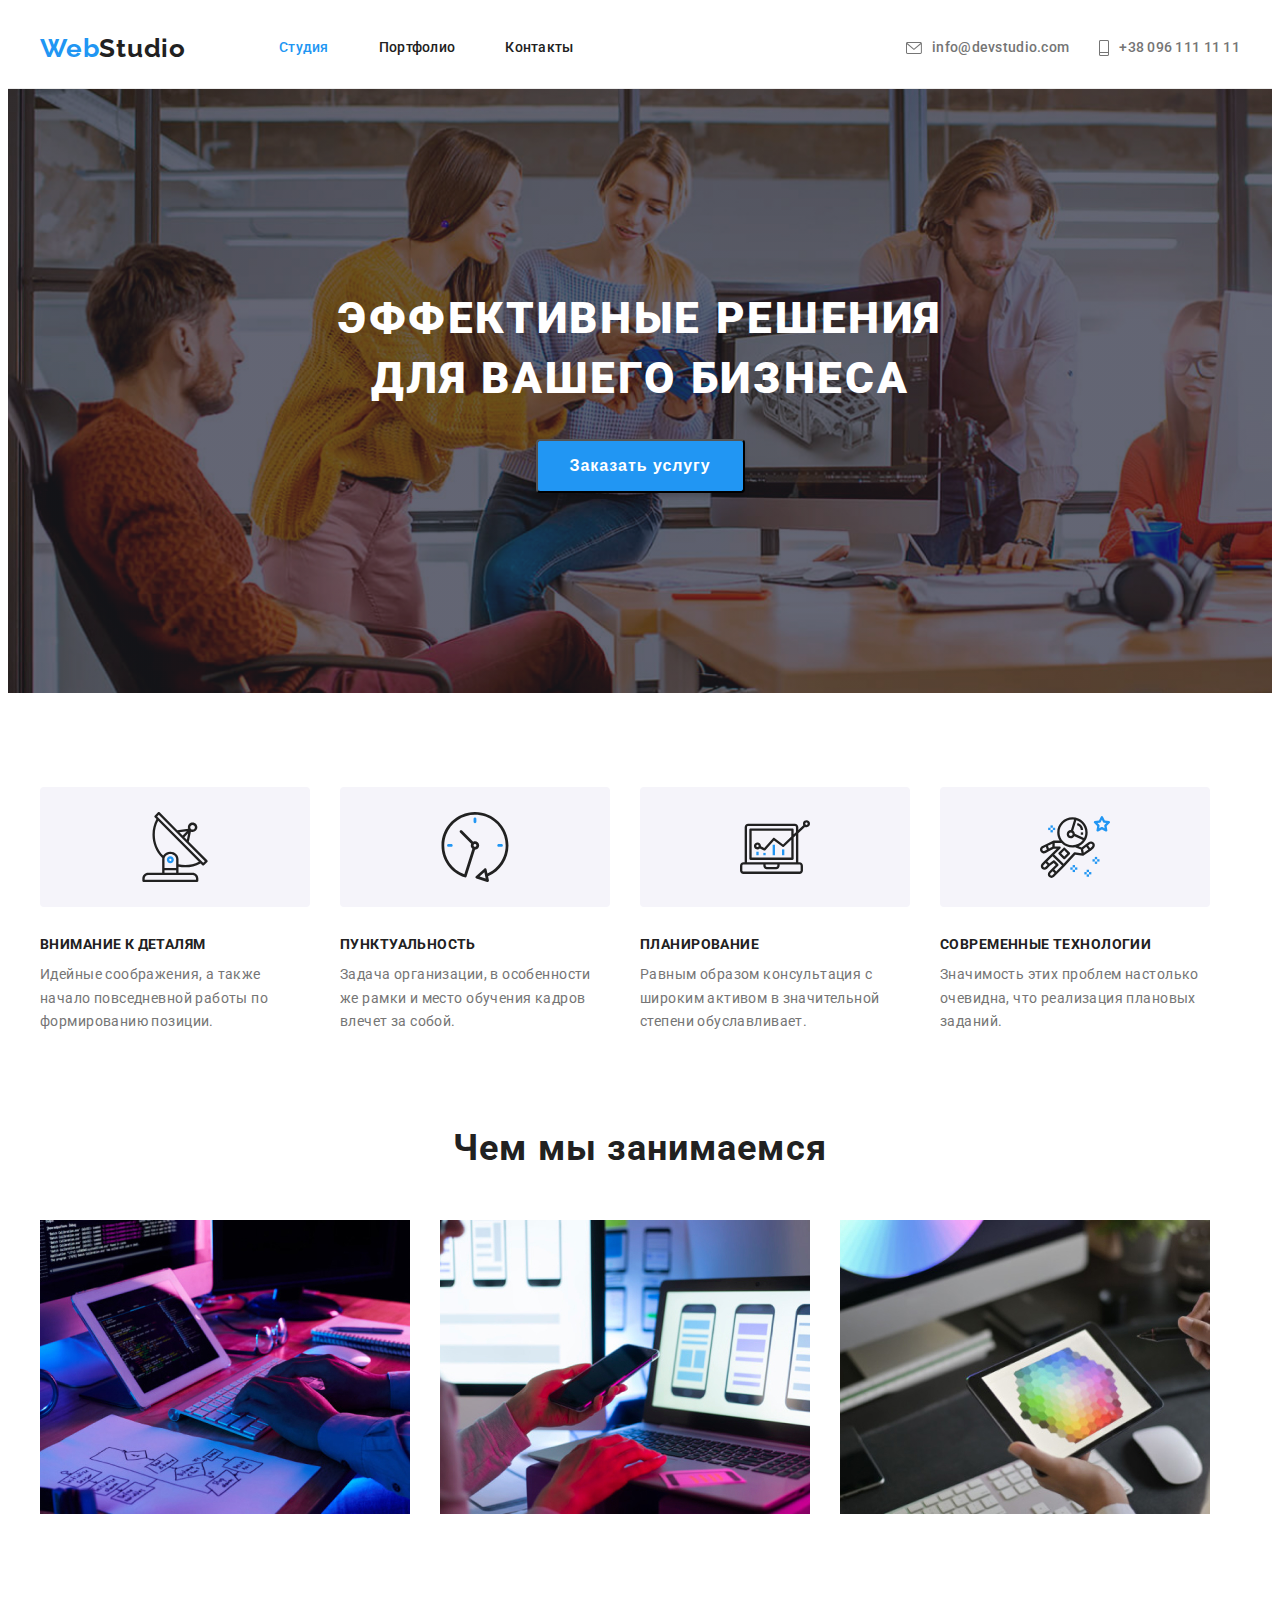
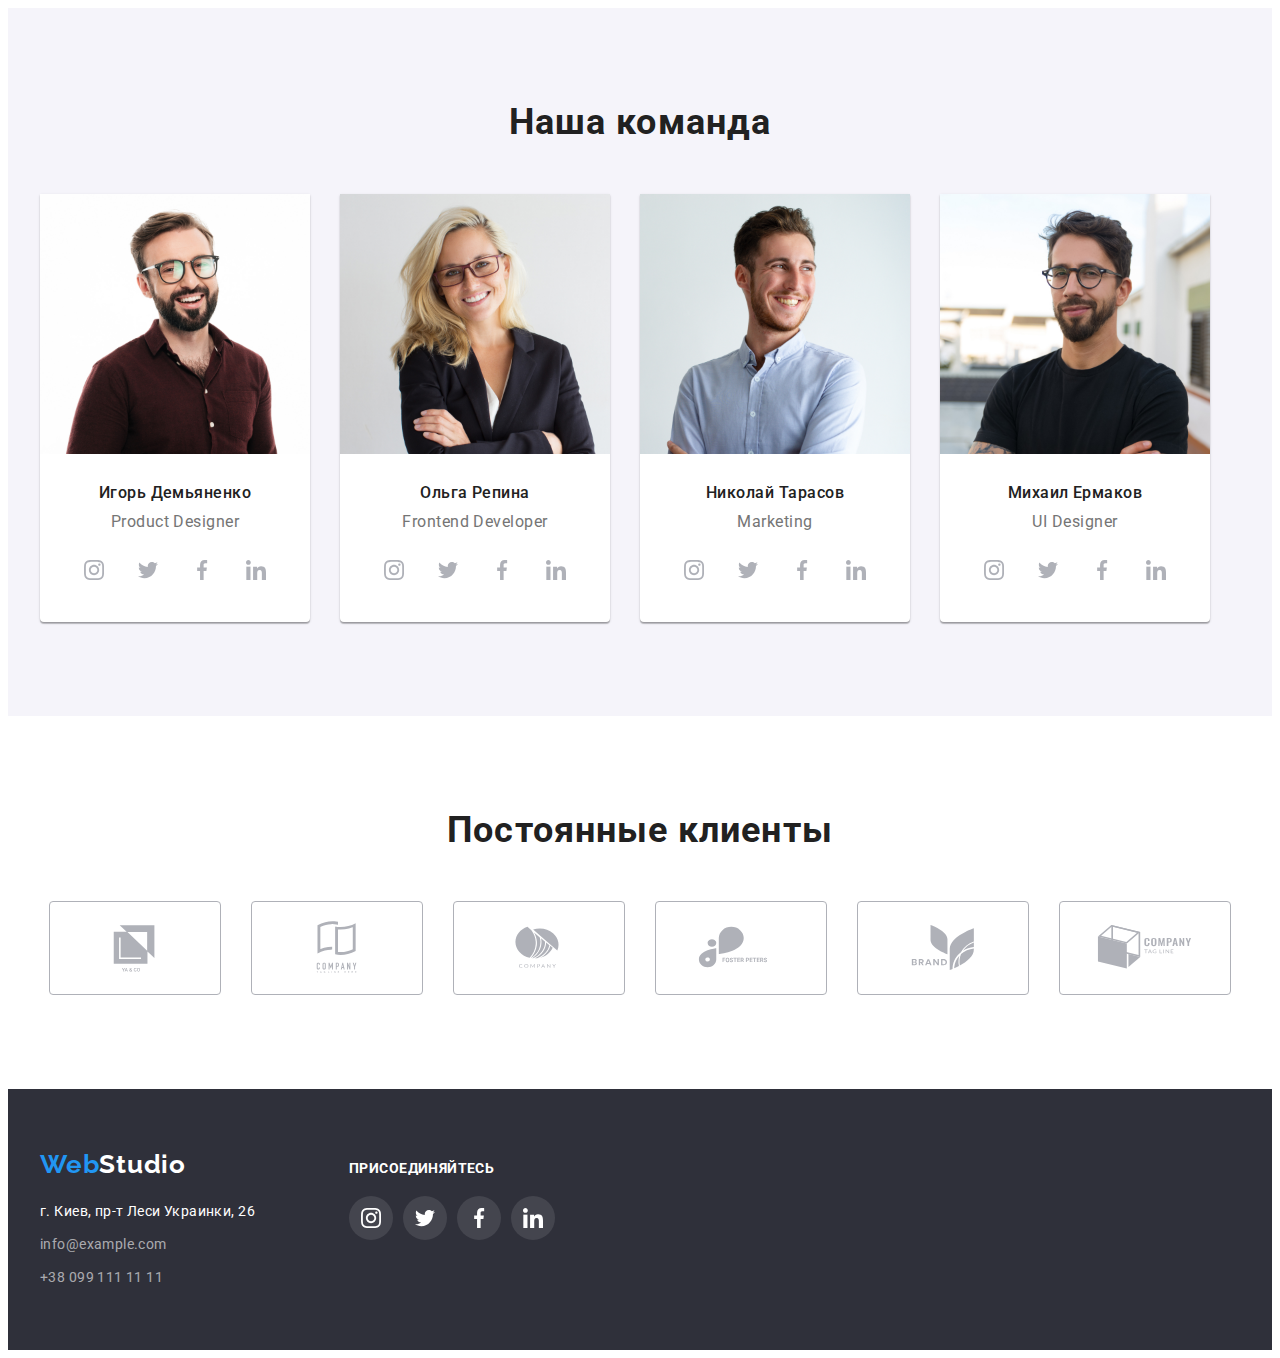
==== index.html @ aa53f3c8 "Initial commit" ====
<!DOCTYPE html>
<html lang="ru">
  <head>
    <meta charset="UTF-8" />
    <meta http-equiv="X-UA-Compatible" content="IE=edge" />
    <meta name="viewport" content="width=device-width, initial-scale=1.0" />
    <title>Студия</title>
    <link rel="preconnect" href="https://fonts.googleapis.com" />
    <link rel="preconnect" href="https://fonts.gstatic.com" crossorigin />
    <link
      href="https://fonts.googleapis.com/css2?family=Raleway:wght@700&family=Roboto:wght@400;500;700;900&display=swap"
      rel="stylesheet"
    />
    <link
      rel="stylesheet"
      href="https://cdnjs.cloudflare.com/ajax/libs/modern-normalize/1.1.0/modern-normalize.min.css"
      integrity="sha512-wpPYUAdjBVSE4KJnH1VR1HeZfpl1ub8YT/NKx4PuQ5NmX2tKuGu6U/JRp5y+Y8XG2tV+wKQpNHVUX03MfMFn9Q=="
      crossorigin="anonymous"
      referrerpolicy="no-referrer"
    />
    <link rel="stylesheet" href="./css/styles.css" />
  </head>
  <body>
    <header class="page-header">
      <div class="container header-container">
        <a class="logo-link-blue link" href="" lang="en"
          >Web<span class="logo-link-black">Studio</span></a
        >
        <nav class="navigation">
          <ul class="menu list">
            <li class="menu-item">
              <a class="menu-link current link" href="./index.html">Студия</a>
            </li>
            <li class="menu-item">
              <a class="menu-link link" href="./portfolio.html">Портфолио</a>
            </li>
            <li class="menu-item">
              <a class="menu-link link" href="">Контакты</a>
            </li>
          </ul>
        </nav>
        <ul class="header-mailphone list">
          <li class="header-mailphone-item">
            <a class="menu-link mailtel link" href="mailto:info@devstudio.com">
              <svg class="header-logo-mail-img">
                <use href="./images/sprite.svg#icon-envelope-hover"></use>
              </svg>
              info@devstudio.com
            </a>
          </li>
          <li class="">
            <a class="menu-link mailtel link" href="tel:380961111111">
              <svg class="header-logo-mobile-img">
                <use href="./images/sprite.svg#icon-Mobile"></use>
              </svg>
              +38 096 111 11 11
            </a>
          </li>
        </ul>
      </div>
    </header>
    <main>
      <!-------------------------------------------------HERO-->
      <section class="hero">
        <div class="container hero-container">
          <h1 class="headline">Эффективные решения для вашего бизнеса</h1>
          <button class="modal-btn" type="button">Заказать услугу</button>
        </div>
      </section>
      <!-------------------------------------------------ABOUT US-->
      <section class="aboutus">
        <div class="container">
          <ul class="aboutus-list list">
            <li class="aboutus-list-item">
              <div class="aboutus-container">
                <svg class="aboutus-container-img">
                  <use href="./images/sprite.svg#icon-antenna"></use>
                </svg>
              </div>
              <h3 class="aboutus-titles">Внимание к деталям</h3>
              <p class="aboutus-suptitles">
                Идейные соображения, а также начало повседневной работы по
                формированию позиции.
              </p>
            </li>
            <li class="aboutus-list-item">
              <div class="aboutus-container">
                <svg class="aboutus-container-img">
                  <use href="./images/sprite.svg#icon-clock"></use>
                </svg>
              </div>
              <h3 class="aboutus-titles">Пунктуальность</h3>
              <p class="aboutus-suptitles">
                Задача организации, в особенности же рамки и место обучения
                кадров влечет за собой.
              </p>
            </li>
            <li class="aboutus-list-item">
              <div class="aboutus-container">
                <svg class="aboutus-container-img">
                  <use href="./images/sprite.svg#icon-diagram"></use>
                </svg>
              </div>
              <h3 class="aboutus-titles">Планирование</h3>
              <p class="aboutus-suptitles">
                Равным образом консультация с широким активом в значительной
                степени обуславливает.
              </p>
            </li>
            <li class="aboutus-list-item">
              <div class="aboutus-container">
                <svg class="aboutus-container-img">
                  <use href="./images/sprite.svg#icon-astronaut"></use>
                </svg>
              </div>
              <h3 class="aboutus-titles">Современные технологии</h3>
              <p class="aboutus-suptitles">
                Значимость этих проблем настолько очевидна, что реализация
                плановых заданий.
              </p>
            </li>
          </ul>
        </div>
      </section>
      <!-------------------------------------------------WHAT WE DO-->
      <section class="whatwedo">
        <div class="container">
          <h2 class="h2titles">Чем мы занимаемся</h2>
          <ul class="whatwedo-list list">
            <li class="whatwedo-item">
              <img
                class="whatwedo-img"
                src="./images/about-us/img.jpg"
                alt="клавиатура"
                width="370"
                height="294"
              />
            </li>
            <li class="whatwedo-item">
              <img
                class="whatwedo-img"
                src="./images/about-us/img-1.jpg"
                alt="телефон"
                width="370"
                height="294"
              />
            </li>
            <li class="whatwedo-item">
              <img
                class="whatwedo-img"
                src="./images/about-us/img-2.jpg"
                alt="планшет"
                width="370"
                height="294"
              />
            </li>
          </ul>
        </div>
      </section>
      <!-------------------------------------------------OUR TEAM-->
      <section class="ourteam">
        <div class="container">
          <h2 class="h2titles">Наша команда</h2>
          <ul class="ourteam-list list">
            <li class="ourteam-item">
              <img
                class="ourteam-img"
                src="./images/our-team/igor.jpg"
                alt="igor"
                width="270"
                height="260"
              />
              <div class="teamsmember">
                <h3 class="ourteam-names">Игорь Демьяненко</h3>
                <p class="ourteam-jobposition" lang="en">Product Designer</p>
                <ul class="social-list list">
                  <li class="social-list-item">
                    <a href="" class="social-list-link">
                      <svg class="social-list-icon" width="20px" height="20px">
                        <use href="./images/sprite.svg#icon-instagram"></use>
                      </svg>
                    </a>
                  </li>
                  <li class="social-list-item">
                    <a href="" class="social-list-link">
                      <svg class="social-list-icon" width="20px" height="20px">
                        <use href="./images/sprite.svg#icon-twitter"></use>
                      </svg>
                    </a>
                  </li>
                  <li class="social-list-item">
                    <a href="" class="social-list-link">
                      <svg class="social-list-icon" width="20px" height="20px">
                        <use href="./images/sprite.svg#icon-facebook"></use>
                      </svg>
                    </a>
                  </li>
                  <li class="social-list-item">
                    <a href="" class="social-list-link">
                      <svg class="social-list-icon" width="20px" height="20px">
                        <use href="./images/sprite.svg#icon-linkedin"></use>
                      </svg>
                    </a>
                  </li>
                </ul>
              </div>
            </li>
            <li class="ourteam-item">
              <img
                class="ourteam-img"
                src="./images/our-team/olga.jpg"
                alt="olga"
                width="270"
                height="260"
              />
              <div class="teamsmember">
                <h3 class="ourteam-names">Ольга Репина</h3>
                <p class="ourteam-jobposition" lang="en">Frontend Developer</p>
                <ul class="social-list list">
                  <li class="social-list-item">
                    <a href="" class="social-list-link">
                      <svg class="social-list-icon" width="20px" height="20px">
                        <use href="./images/sprite.svg#icon-instagram"></use>
                      </svg>
                    </a>
                  </li>
                  <li class="social-list-item">
                    <a href="" class="social-list-link">
                      <svg class="social-list-icon" width="20px" height="20px">
                        <use href="./images/sprite.svg#icon-twitter"></use>
                      </svg>
                    </a>
                  </li>
                  <li class="social-list-item">
                    <a href="" class="social-list-link">
                      <svg class="social-list-icon" width="20px" height="20px">
                        <use href="./images/sprite.svg#icon-facebook"></use>
                      </svg>
                    </a>
                  </li>
                  <li class="social-list-item">
                    <a href="" class="social-list-link">
                      <svg class="social-list-icon" width="20px" height="20px">
                        <use href="./images/sprite.svg#icon-linkedin"></use>
                      </svg>
                    </a>
                  </li>
                </ul>
              </div>
            </li>
            <li class="ourteam-item">
              <img
                class="ourteam-img"
                src="./images/our-team/nilokai.jpg"
                alt="nikolai"
                width="270"
                height="260"
              />
              <div class="teamsmember">
                <h3 class="ourteam-names">Николай Тарасов</h3>
                <p class="ourteam-jobposition" lang="en">Marketing</p>
                <ul class="social-list list">
                  <li class="social-list-item">
                    <a href="" class="social-list-link">
                      <svg class="social-list-icon" width="20px" height="20px">
                        <use href="./images/sprite.svg#icon-instagram"></use>
                      </svg>
                    </a>
                  </li>
                  <li class="social-list-item">
                    <a href="" class="social-list-link">
                      <svg class="social-list-icon" width="20px" height="20px">
                        <use href="./images/sprite.svg#icon-twitter"></use>
                      </svg>
                    </a>
                  </li>
                  <li class="social-list-item">
                    <a href="" class="social-list-link">
                      <svg class="social-list-icon" width="20px" height="20px">
                        <use href="./images/sprite.svg#icon-facebook"></use>
                      </svg>
                    </a>
                  </li>
                  <li class="social-list-item">
                    <a href="" class="social-list-link">
                      <svg class="social-list-icon" width="20px" height="20px">
                        <use href="./images/sprite.svg#icon-linkedin"></use>
                      </svg>
                    </a>
                  </li>
                </ul>
              </div>
            </li>
            <li class="ourteam-item">
              <img
                class="ourteam-img"
                src="./images/our-team/mikhail.jpg"
                alt="mikhail"
                width="270"
                height="260"
              />
              <div class="teamsmember">
                <h3 class="ourteam-names">Михаил Ермаков</h3>
                <p class="ourteam-jobposition" lang="en">UI Designer</p>
                <ul class="social-list list">
                  <li class="social-list-item">
                    <a href="" class="social-list-link">
                      <svg class="social-list-icon" width="20px" height="20px">
                        <use href="./images/sprite.svg#icon-instagram"></use>
                      </svg>
                    </a>
                  </li>
                  <li class="social-list-item">
                    <a href="" class="social-list-link">
                      <svg class="social-list-icon" width="20px" height="20px">
                        <use href="./images/sprite.svg#icon-twitter"></use>
                      </svg>
                    </a>
                  </li>
                  <li class="social-list-item">
                    <a href="" class="social-list-link">
                      <svg class="social-list-icon" width="20px" height="20px">
                        <use href="./images/sprite.svg#icon-facebook"></use>
                      </svg>
                    </a>
                  </li>
                  <li class="social-list-item">
                    <a href="" class="social-list-link">
                      <svg class="social-list-icon" width="20px" height="20px">
                        <use href="./images/sprite.svg#icon-linkedin"></use>
                      </svg>
                    </a>
                  </li>
                </ul>
              </div>
            </li>
          </ul>
        </div>
      </section>
      <!-------------------------------------------------OUR CLIENTS-->
      <section class="ourclients">
        <div class="container">
          <h2 class="h2titles">Постоянные клиенты</h2>
          <ul class="ourclients-list list">
            <li class="ourclients-list-item">
              <a class="ourclients-list-item-box" href="">
                <svg
                  class="ourclients-list-item-box-icon"
                  width="106px"
                  height="60px"
                >
                  <use href="./images/sprite.svg#icon-Client-1"></use>
                </svg>
              </a>
            </li>
            <li class="ourclients-list-item">
              <a class="ourclients-list-item-box" href="">
                <svg
                  class="ourclients-list-item-box-icon"
                  width="106px"
                  height="60px"
                >
                  <use href="./images/sprite.svg#icon-Client-2"></use>
                </svg>
              </a>
            </li>
            <li class="ourclients-list-item">
              <a class="ourclients-list-item-box" href="">
                <svg
                  class="ourclients-list-item-box-icon"
                  width="106px"
                  height="60px"
                >
                  <use href="./images/sprite.svg#icon-Client-3"></use>
                </svg>
              </a>
            </li>
            <li class="ourclients-list-item">
              <a class="ourclients-list-item-box" href="">
                <svg
                  class="ourclients-list-item-box-icon"
                  width="106px"
                  height="60px"
                >
                  <use href="./images/sprite.svg#icon-Client-4"></use>
                </svg>
              </a>
            </li>
            <li class="ourclients-list-item">
              <a class="ourclients-list-item-box" href="">
                <svg
                  class="ourclients-list-item-box-icon"
                  width="106px"
                  height="60px"
                >
                  <use href="./images/sprite.svg#icon-Client-5"></use>
                </svg>
              </a>
            </li>
            <li class="ourclients-list-item">
              <a class="ourclients-list-item-box" href="">
                <svg
                  class="ourclients-list-item-box-icon"
                  width="106px"
                  height="60px"
                >
                  <use href="./images/sprite.svg#icon-Client-6"></use>
                </svg>
              </a>
            </li>
          </ul>
        </div>
      </section>
    </main>
    <!----------------------------------------------------FOOTER-->
    <footer class="footer">
      <div class="container footer-container">
        <div>
          <a class="logo-link-blue link" href="" lang="en"
            >Web<span class="logo-link-white">Studio</span></a
          >
          <address class="address">
            <p class="adress-list-link geo">г. Киев, пр-т Леси Украинки, 26</p>
            <ul class="adress-list list">
              <li class="adress-list-item">
                <a class="adress-list-link link" href="mailto:info@example.com"
                  >info@example.com</a
                >
              </li>
              <li class="adress-list-item">
                <a class="adress-list-link link" href="tel:+380991111111"
                  >+38 099 111 11 11</a
                >
              </li>
            </ul>
          </address>
        </div>
        <div class="join-container">
          <p class="join-container-title">присоединяйтесь</p>
          <ul class="social-list list">
            <li class="social-list-item">
              <a href="" class="social-list-link social-list-footer-link">
                <svg class="social-list-icon-footer" width="20px" height="20px">
                  <use href="./images/sprite.svg#icon-instagram"></use>
                </svg>
              </a>
            </li>
            <li class="social-list-item">
              <a href="" class="social-list-link social-list-footer-link">
                <svg class="social-list-icon-footer" width="20px" height="20px">
                  <use href="./images/sprite.svg#icon-twitter"></use>
                </svg>
              </a>
            </li>
            <li class="social-list-item">
              <a href="" class="social-list-link social-list-footer-link">
                <svg class="social-list-icon-footer" width="20px" height="20px">
                  <use href="./images/sprite.svg#icon-facebook"></use>
                </svg>
              </a>
            </li>
            <li class="social-list-item">
              <a href="" class="social-list-link social-list-footer-link">
                <svg class="social-list-icon-footer" width="20px" height="20px">
                  <use href="./images/sprite.svg#icon-linkedin"></use>
                </svg>
              </a>
            </li>
          </ul>
        </div>
      </div>
    </footer>
  </body>
</html>
---- css/styles.css ----
:root {
  --primary-font-family: "Roboto", sans-serif;
  --secondary-font-family: "Raleway", sans-serif;
  --accent-color: #188ce8;
  --secondary-color: #2196f3;
}
h1,
h2,
h3,
h4,
h5,
h6,
p {
  margin-top: 0;
  margin-bottom: 0;
}
ul {
  margin-top: 0;
  margin-bottom: 0;
  padding-left: 0;
}
img {
  display: block;
}
.link {
  text-decoration: none;
}
.list {
  list-style: none;
}
body {
  font-family: var(--primary-font-family);
  color: #212121;
}
.container {
  width: 1200px;
  padding-left: 15px;
  padding-right: 15px;
  margin-left: auto;
  margin-right: auto;
}
/* =========================HEADER========================= */
.page-header {
  background: #ffffff;
  border-bottom: 1px solid #ececec;
}
.header-container {
  display: flex;
  align-items: center;
  justify-content: space-between;
}
.navigation {
  display: flex;
  align-items: center;
}
.menu {
  display: flex;
  padding-top: 32px;
  padding-bottom: 32px;
}
.menu-item {
  display: block;
}
.menu-item:not(:last-child) {
  margin-right: 50px;
}
.header-mailphone {
  display: flex;
  margin-left: auto;
}
.header-mailphone-item {
  margin-right: 30px;
  display: flex;
  align-items: center;
}
.logo-link-blue {
  font-family: var(--secondary-font-family);
  font-weight: 700;
  font-size: 26px;
  line-height: 1.19;
  letter-spacing: 0.03em;
  color: var(--secondary-color);
  margin-right: 93px;
}
.logo-link-white {
  color: #ffffff;
}
.logo-link-black {
  color: #212121;
}
.menu-link {
  display: flex;
  font-weight: 500;
  font-size: 14px;
  line-height: 1.14;
  letter-spacing: 0.02em;
  color: inherit;
  margin-left: auto;
}
.menu-link:hover,
.menu-link:focus {
  color: var(--secondary-color);
}
.current {
  color: var(--secondary-color);
}
.mailtel {
  color: #757575;
}
.header-logo-mail-img {
  width: 16px;
  height: 12px;
  margin-right: 10px;
  fill: #757575;
  margin-top: 2px;
}
.header-logo-mobile-img {
  width: 10px;
  height: 16px;
  margin-right: 10px;
  fill: #757575;
}
.menu-link:hover .header-logo-mail-img,
.menu-link:focus .header-logo-mail-img {
  fill: var(--secondary-color);
}
.menu-link:hover .header-logo-mobile-img,
.menu-link:focus .header-logo-mobile-img {
  fill: var(--secondary-color);
}
/* =========================MAIN (HERO)========================= */
.hero {
  max-width: 1600px;
  margin-left: auto;
  margin-right: auto;
  padding-top: 200px;
  padding-bottom: 200px;
  text-align: center;
  background-image: linear-gradient(
      rgba(47, 48, 58, 0.4),
      rgba(47, 48, 58, 0.4)
    ),
    url(../images/hero\ background.jpg);
  background-size: cover;
}
.headline {
  width: 696px;
  font-weight: 900;
  font-size: 44px;
  line-height: 1.36;
  text-transform: uppercase;
  color: #ffffff;
  letter-spacing: 0.06em;
  margin-bottom: 30px;
  margin-left: auto;
  margin-right: auto;
}
.modal-btn {
  font-weight: 700;
  font-size: 16px;
  line-height: 1.875;
  letter-spacing: 0.06em;
  color: #ffffff;
  background: var(--secondary-color);
  cursor: pointer;
  box-shadow: 0px 4px 4px rgba(0, 0, 0, 0.15);
  border-radius: 4px;
  padding: 10px 32px;
}
.modal-btn:hover,
.modal-btn:focus {
  background: var(--accent-color);
}
/* =========================MAIN (ABOUT US)========================= */
.aboutus {
  padding-top: 94px;
  padding-bottom: 94px;
}
.aboutus-list {
  display: flex;
  align-items: center;
}
.aboutus-list-item:not(:last-child) {
  margin-right: 30px;
}
.aboutus-list-item {
  width: 270px;
}
.aboutus-titles {
  font-weight: 700;
  font-size: 14px;
  line-height: 1.14;
  letter-spacing: 0.03em;
  text-transform: uppercase;
  margin-bottom: 10px;
}
.aboutus-suptitles {
  font-weight: 400;
  font-size: 14px;
  line-height: 1.71;
  letter-spacing: 0.03em;
  color: #757575;
}
.aboutus-container {
  width: 270px;
  height: 120px;
  background: #f5f4fa;
  border-radius: 4px;
  display: flex;
  justify-content: center;
  align-items: center;
  margin-bottom: 30px;
}
.aboutus-container-img {
  width: 70px;
  height: 70px;
}
/* =========================MAIN (WHAT WE DO)========================= */
.whatwedo {
  padding-bottom: 94px;
  text-align: center;
}
.whatwedo-list {
  display: flex;
  align-items: center;
}
.whatwedo-item:not(:last-child) {
  margin-right: 30px;
}
.h2titles {
  font-weight: 700;
  font-size: 36px;
  line-height: 1.16;
  letter-spacing: 0.03em;
  margin-bottom: 50px;
}
/* =========================MAIN (OUR TEAM)========================= */
.ourteam {
  background: #f5f4fa;
  text-align: center;
  padding-top: 94px;
  padding-bottom: 94px;
}
.ourteam-list {
  display: flex;
}
.ourteam-item {
  background: #ffffff;
  box-shadow: 0px 1px 3px rgba(0, 0, 0, 0.12), 0px 1px 1px rgba(0, 0, 0, 0.14),
    0px 2px 1px rgba(0, 0, 0, 0.2);
  border-radius: 0px 0px 4px 4px;
}
.ourteam-item:not(:last-child) {
  margin-right: 30px;
}
.teamsmember {
  padding: 30px 20px;
}
.ourteam-names {
  font-weight: 500;
  font-size: 16px;
  line-height: 1.18;
  letter-spacing: 0.03em;
  margin-bottom: 10px;
}
.ourteam-jobposition {
  font-weight: 400;
  font-size: 16px;
  line-height: 1.18;
  letter-spacing: 0.03em;
  color: #757575;
  margin-bottom: 16px;
}
.social-list {
  display: flex;
  align-items: center;
  justify-content: center;
}
.social-list-link {
  display: flex;
  justify-content: center;
  align-items: center;
  width: 44px;
  height: 44px;
  border-radius: 50%;
}
.social-list-item:not(:last-child) {
  margin-right: 10px;
}
.social-list-link:hover,
.social-list-link:focus {
  background-color: var(--secondary-color);
}
.social-list-icon {
  fill: #afb1b8;
}
.social-list-link:hover .social-list-icon,
.social-list-link:focus .social-list-icon {
  fill: #f5f4fa;
}
/* =========================OUR CLIENTS========================= */
.ourclients {
  padding-top: 94px;
  padding-bottom: 94px;
  text-align: center;
}
.ourclients-list {
  display: flex;
  justify-content: center;
}
.ourclients-list-item:not(:last-child) {
  margin-right: 30px;
}
.ourclients-list-item-box {
  width: 170px;
  height: 92px;
  border: 1px solid #afb1b8;
  border-radius: 4px;
  display: flex;
  justify-content: center;
  align-items: center;
}
.ourclients-list-item-box:hover,
.ourclients-list-item-box:focus {
  border-color: var(--secondary-color);
}
.ourclients-list-item-box-icon {
  fill: #afb1b8;
}
.ourclients-list-item-box:hover .ourclients-list-item-box-icon,
.ourclients-list-item-box:focus .ourclients-list-item-box-icon {
  fill: var(--secondary-color);
}
/* =========================FOOTER========================= */
.footer {
  background: #2f303a;
  padding-top: 60px;
  padding-bottom: 60px;
}
.address {
  margin-top: 20px;
}
.adress-list-link {
  font-style: normal;
  font-weight: 400;
  font-size: 14px;
  line-height: 1.71;
  letter-spacing: 0.03em;
  color: rgba(255, 255, 255, 0.6);
}
.geo {
  color: #ffffff;
  margin-bottom: 9px;
}
.adress-list-item:not(:last-child) {
  margin-bottom: 9px;
}
.join-container-title {
  font-weight: 700;
  font-size: 14px;
  line-height: 16px;
  letter-spacing: 0.03em;
  text-transform: uppercase;
  color: #ffffff;
  margin-bottom: 20px;
}
.footer-container {
  display: flex;
  align-items: baseline;
}
.join-container {
  margin-left: 70px;
}
.social-list-footer-link {
  fill: #ffffff;
  background: rgba(255, 255, 255, 0.1);
}
/* =========================PORTFOLIO========================= */
.main-section {
  padding-top: 94px;
  padding-bottom: 94px;
}
.section-list {
  display: flex;
  justify-content: center;
  margin-bottom: 50px;
}
.section-list-item:not(:last-child) {
  margin-right: 8px;
}
.modal-btns {
  font-weight: 500;
  font-size: 16px;
  line-height: 1.625;
  letter-spacing: 0.03em;
  cursor: pointer;
  background: #f5f4fa;
  border: none;
  border-radius: 4px;
  padding: 6px 22px;
}
.modal-btns:hover,
.modal-btns:focus {
  background: var(--secondary-color);
  color: #ffffff;
  box-shadow: 0px 3px 1px rgba(0, 0, 0, 0.1), 0px 1px 2px rgba(0, 0, 0, 0.08),
    0px 2px 2px rgba(0, 0, 0, 0.12);
}
.projects {
  display: flex;
  flex-wrap: wrap;
  margin-top: -30px;
}
.projects-item {
  background: #ffffff;
  margin-top: 30px;
}
/* .projects-item:hover,
.projects-item:focus {
    box-shadow: 0px 1px 1px rgba(0, 0, 0, 0.12), 0px 4px 4px rgba(0, 0, 0, 0.06), 1px 4px 6px rgba(0, 0, 0, 0.16);
} */
.projects-item:not(:nth-child(3n)) {
  margin-right: 30px;
}
.projectsUF {
  padding: 20px 24px;
  border: 1px solid #eeeeee;
  border-top: none;
}
.projects-name {
  font-weight: 700;
  font-size: 18px;
  line-height: 2;
  letter-spacing: 0.06em;
  margin-bottom: 4px;
}
.projects-discription {
  font-weight: 400;
  font-size: 16px;
  line-height: 1.875;
  letter-spacing: 0.03em;
  color: #757575;
}
.projects-item-link {
  display: block;
  font-style: normal;
  color: inherit;
}
.projects-item-link:hover,
.projects-item-link:focus {
    box-shadow: 0px 1px 1px rgba(0, 0, 0, 0.12), 0px 4px 4px rgba(0, 0, 0, 0.06),
        1px 4px 6px rgba(0, 0, 0, 0.16);
}
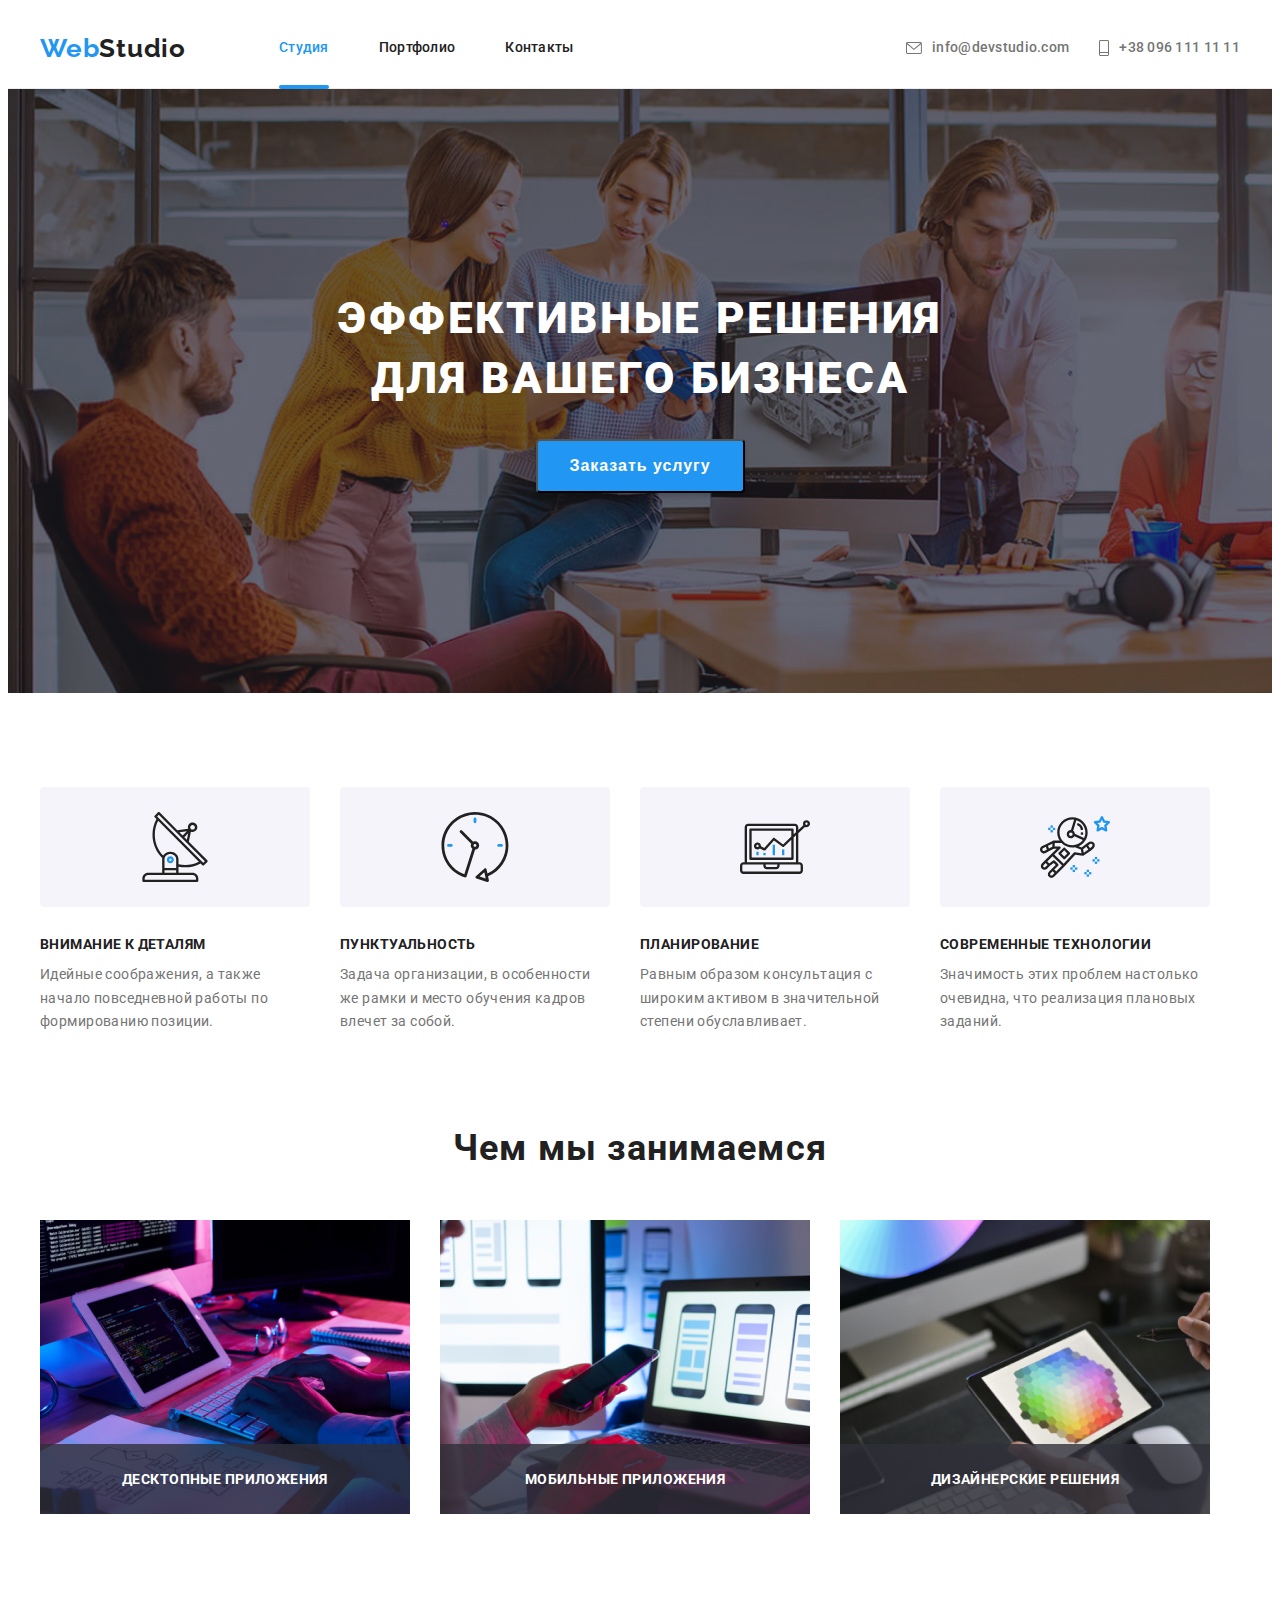
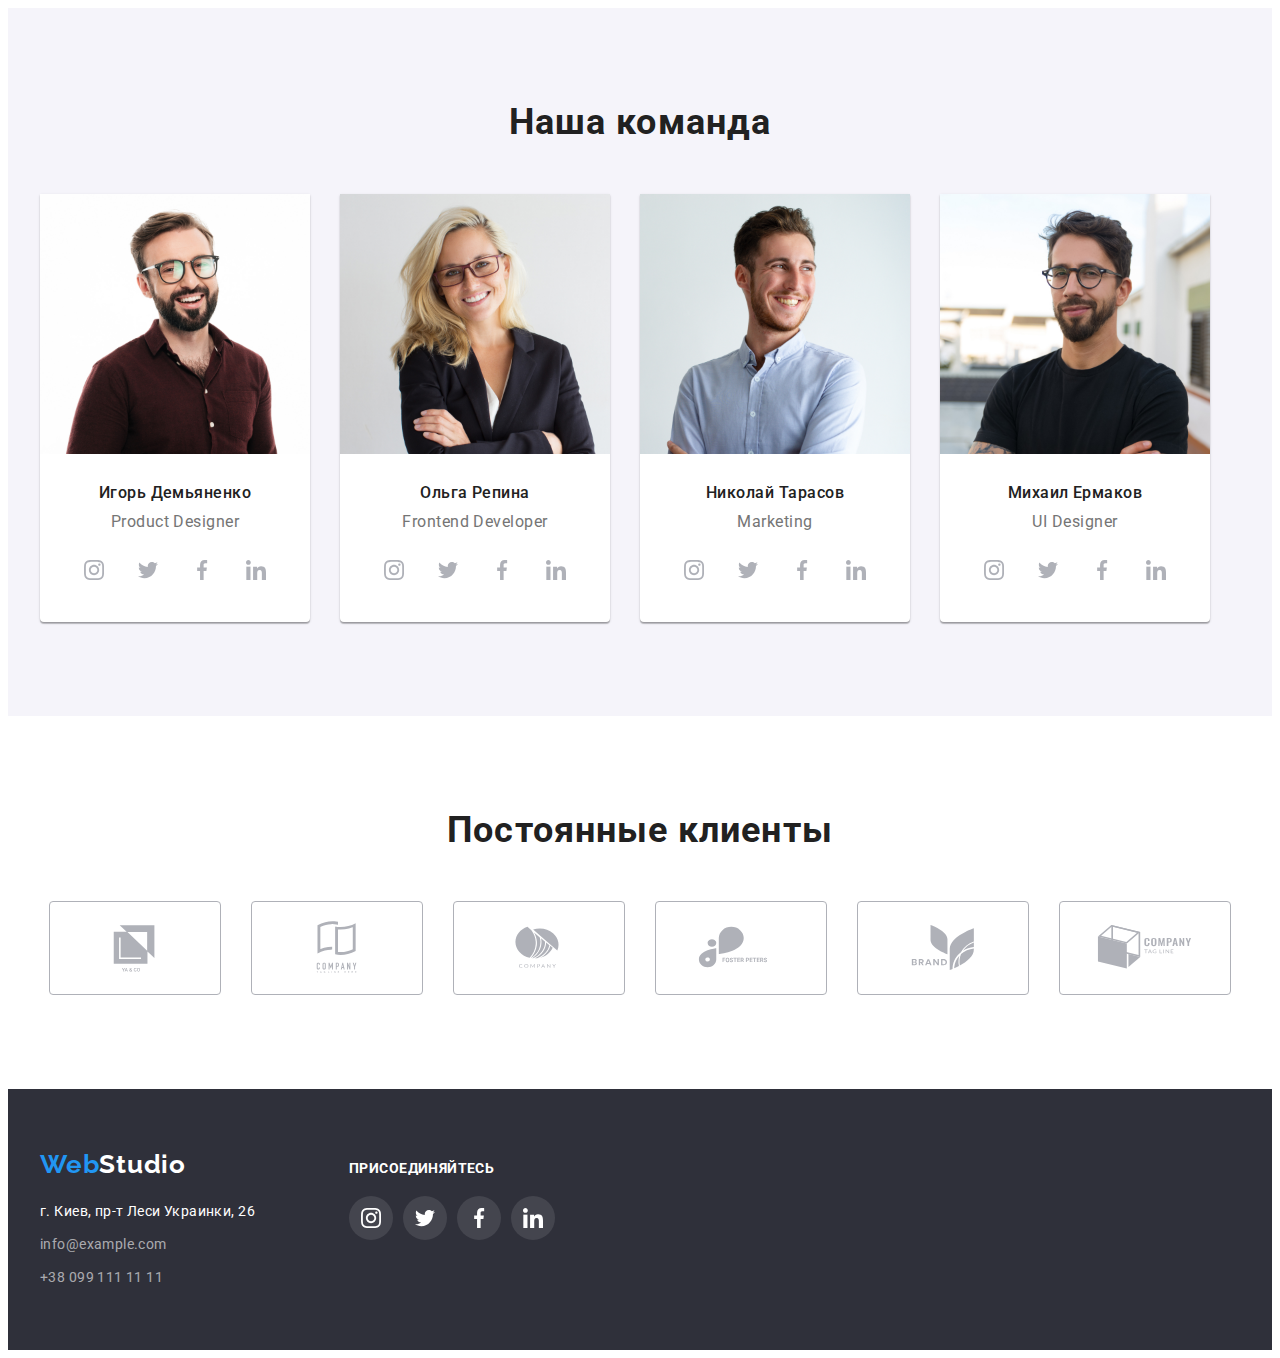
==== commit 90f9a4f4: "Initial commit" ====
--- a/index.html
+++ b/index.html
@@ -21,6 +21,7 @@
     <link rel="stylesheet" href="./css/styles.css" />
   </head>
   <body>
+    <!----------------------------------------------------HEADER-->
     <header class="page-header">
       <div class="container header-container">
         <a class="logo-link-blue link" href="" lang="en"
@@ -59,15 +60,16 @@
         </ul>
       </div>
     </header>
+    <!----------------------------------------------------MAIN-->
     <main>
-      <!-------------------------------------------------HERO-->
+      <!--------------------------------------------------HERO-->
       <section class="hero">
         <div class="container hero-container">
           <h1 class="headline">Эффективные решения для вашего бизнеса</h1>
-          <button class="modal-btn" type="button">Заказать услугу</button>
+          <button class="modal-btn" type="button" data-modal-open>Заказать услугу</button>
         </div>
       </section>
-      <!-------------------------------------------------ABOUT US-->
+      <!--------------------------------------------------ABOUT US-->
       <section class="aboutus">
         <div class="container">
           <ul class="aboutus-list list">
@@ -122,7 +124,7 @@
           </ul>
         </div>
       </section>
-      <!-------------------------------------------------WHAT WE DO-->
+      <!--------------------------------------------------WHAT WE DO-->
       <section class="whatwedo">
         <div class="container">
           <h2 class="h2titles">Чем мы занимаемся</h2>
@@ -135,6 +137,7 @@
                 width="370"
                 height="294"
               />
+              <p class="whatwedo-img-discription">Десктопные приложения</p>
             </li>
             <li class="whatwedo-item">
               <img
@@ -144,6 +147,7 @@
                 width="370"
                 height="294"
               />
+              <p class="whatwedo-img-discription">Мобильные приложения</p>
             </li>
             <li class="whatwedo-item">
               <img
@@ -153,11 +157,12 @@
                 width="370"
                 height="294"
               />
+              <p class="whatwedo-img-discription">Дизайнерские решения</p>
             </li>
           </ul>
         </div>
       </section>
-      <!-------------------------------------------------OUR TEAM-->
+      <!--------------------------------------------------OUR TEAM-->
       <section class="ourteam">
         <div class="container">
           <h2 class="h2titles">Наша команда</h2>
@@ -337,7 +342,7 @@
           </ul>
         </div>
       </section>
-      <!-------------------------------------------------OUR CLIENTS-->
+      <!--------------------------------------------------OUR CLIENTS-->
       <section class="ourclients">
         <div class="container">
           <h2 class="h2titles">Постоянные клиенты</h2>
@@ -470,5 +475,16 @@
         </div>
       </div>
     </footer>
+    <div class="backdrop is-hidden" data-modal>
+      <div class="modal">
+        <button type="button" data-modal-close class="modal-close-btn">
+          <svg class="modal-close-btn-icon" width="18px" height="18px">
+            <use href="./images/sprite.svg#icon-close"
+           ></use>
+          </svg>
+        </button>
+      </div>
+    </div>
+    <script src="./js/modal.js"></script>
   </body>
 </html>
--- a/css/styles.css
+++ b/css/styles.css
@@ -60,6 +60,7 @@
 }
 .menu-item {
   display: block;
+  position: relative;
 }
 .menu-item:not(:last-child) {
   margin-right: 50px;
@@ -96,6 +97,7 @@
   letter-spacing: 0.02em;
   color: inherit;
   margin-left: auto;
+  transition: color 250ms cubic-bezier(0.4, 0, 0.2, 1);
 }
 .menu-link:hover,
 .menu-link:focus {
@@ -103,6 +105,16 @@
 }
 .current {
   color: var(--secondary-color);
+}
+.current::after {
+  position: absolute;
+  left: 0;
+  top: 45px;
+  content:'';
+  width: 100%;  
+  height: 4px;
+  background: #2196F3;
+  border-radius: 2px;
 }
 .mailtel {
   color: #757575;
@@ -224,6 +236,9 @@
   display: flex;
   align-items: center;
 }
+.whatwedo-item {
+  position: relative;
+}
 .whatwedo-item:not(:last-child) {
   margin-right: 30px;
 }
@@ -233,6 +248,23 @@
   line-height: 1.16;
   letter-spacing: 0.03em;
   margin-bottom: 50px;
+}
+.whatwedo-img-discription {
+  font-weight: 700;
+  font-size: 14px;
+  line-height: 16px;
+  letter-spacing: 0.03em;
+  text-transform: uppercase;
+  color: #FFFFFF;
+  display: flex;
+  align-items: center;
+  justify-content: center;
+  width: 370px;
+  height: 70px;
+  background: rgba(47, 48, 58, 0.8);
+  position: absolute;
+  left: 0;
+  bottom: 0;
 }
 /* =========================MAIN (OUR TEAM)========================= */
 .ourteam {
@@ -283,6 +315,7 @@
   width: 44px;
   height: 44px;
   border-radius: 50%;
+  transition: background-color 250ms cubic-bezier(0.4, 0, 0.2, 1); 
 }
 .social-list-item:not(:last-child) {
   margin-right: 10px;
@@ -293,6 +326,7 @@
 }
 .social-list-icon {
   fill: #afb1b8;
+  transition: fill 250ms cubic-bezier(0.4, 0, 0.2, 1);
 }
 .social-list-link:hover .social-list-icon,
 .social-list-link:focus .social-list-icon {
@@ -319,6 +353,7 @@
   display: flex;
   justify-content: center;
   align-items: center;
+  transition: border-color 250ms cubic-bezier(0.4, 0, 0.2, 1);
 }
 .ourclients-list-item-box:hover,
 .ourclients-list-item-box:focus {
@@ -326,6 +361,7 @@
 }
 .ourclients-list-item-box-icon {
   fill: #afb1b8;
+  transition: fill 250ms cubic-bezier(0.4, 0, 0.2, 1);
 }
 .ourclients-list-item-box:hover .ourclients-list-item-box-icon,
 .ourclients-list-item-box:focus .ourclients-list-item-box-icon {
@@ -375,6 +411,47 @@
   fill: #ffffff;
   background: rgba(255, 255, 255, 0.1);
 }
+/* =========================BACKDROP========================= */
+.backdrop {
+  position: fixed;
+  top: 0;
+  left: 0;
+  width: 100%;
+  height: 100%;
+  background: rgba(0, 0, 0, 0.2);
+  transition: opacity 250ms cubic-bezier(0.4, 0, 0.2, 1), visibility 250ms cubic-bezier(0.4, 0, 0.2, 1)  ;
+}
+.modal {
+  position: absolute;
+  top: 50%;
+  left: 50%;
+  transform: translate(-50%, -50%);
+  width: 528px;
+  height: 581px;
+  background: #FFFFFF;
+  box-shadow: 0px 1px 3px rgba(0, 0, 0, 0.12), 0px 1px 1px rgba(0, 0, 0, 0.14), 0px 2px 1px rgba(0, 0, 0, 0.2);
+  border-radius: 4px;
+}
+.modal-close-btn {
+  position: absolute;
+  top: 8px;
+  right: 8px;
+  display: flex;
+  align-items: center;
+  justify-content: center;
+  width: 30px;
+  height: 30px;
+  border-radius: 50%;
+  background: #FFFFFF;
+  border: 1px solid rgba(0, 0, 0, 0.1);
+  cursor: pointer;
+  padding: 0;
+}
+.backdrop.is-hidden {
+  opacity: 0;
+  visibility: hidden;
+  pointer-events: none;
+}
 /* =========================PORTFOLIO========================= */
 .main-section {
   padding-top: 94px;
@@ -398,6 +475,7 @@
   border: none;
   border-radius: 4px;
   padding: 6px 22px;
+  transition: background 250ms cubic-bezier(0.4, 0, 0.2, 1), color 250ms cubic-bezier(0.4, 0, 0.2, 1), box-shadow 250ms cubic-bezier(0.4, 0, 0.2, 1) ;
 }
 .modal-btns:hover,
 .modal-btns:focus {
@@ -445,6 +523,7 @@
   display: block;
   font-style: normal;
   color: inherit;
+  transition: box-shadow 250ms cubic-bezier(0.4, 0, 0.2, 1);
 }
 .projects-item-link:hover,
 .projects-item-link:focus {
